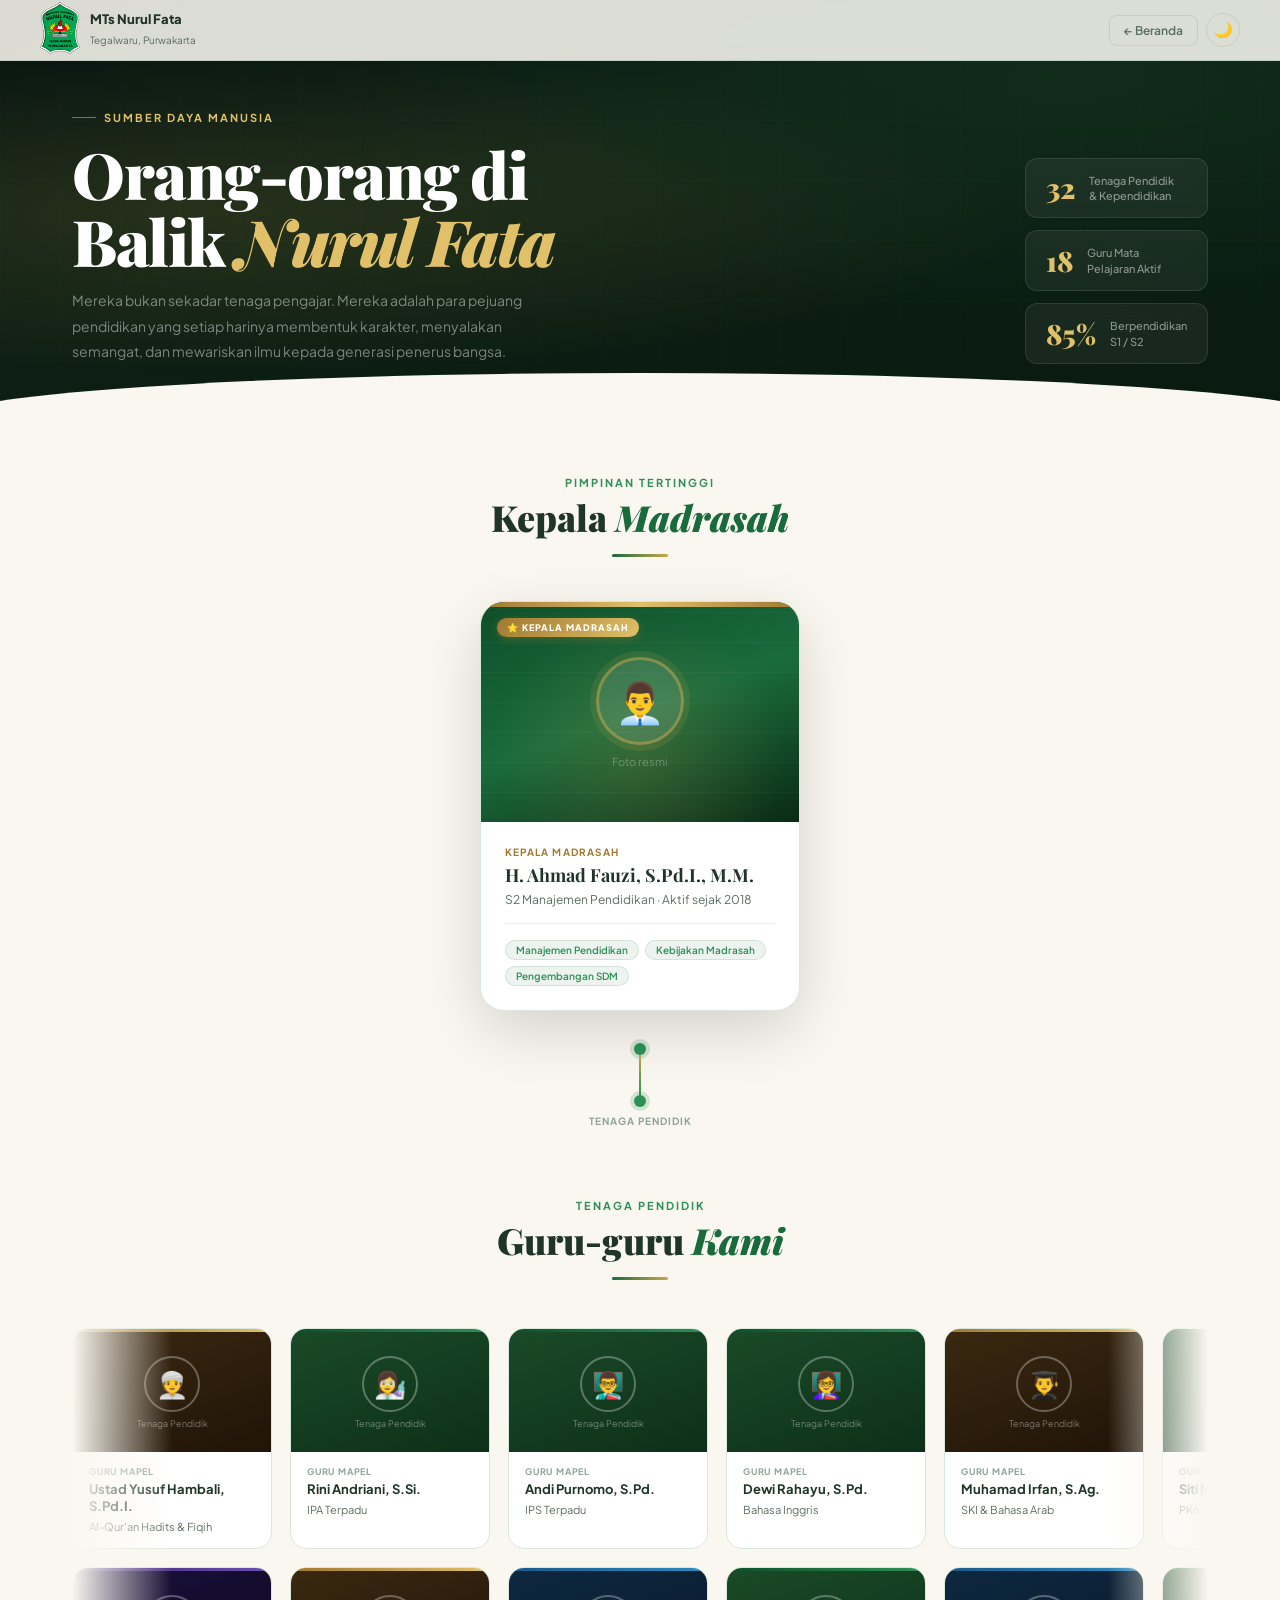
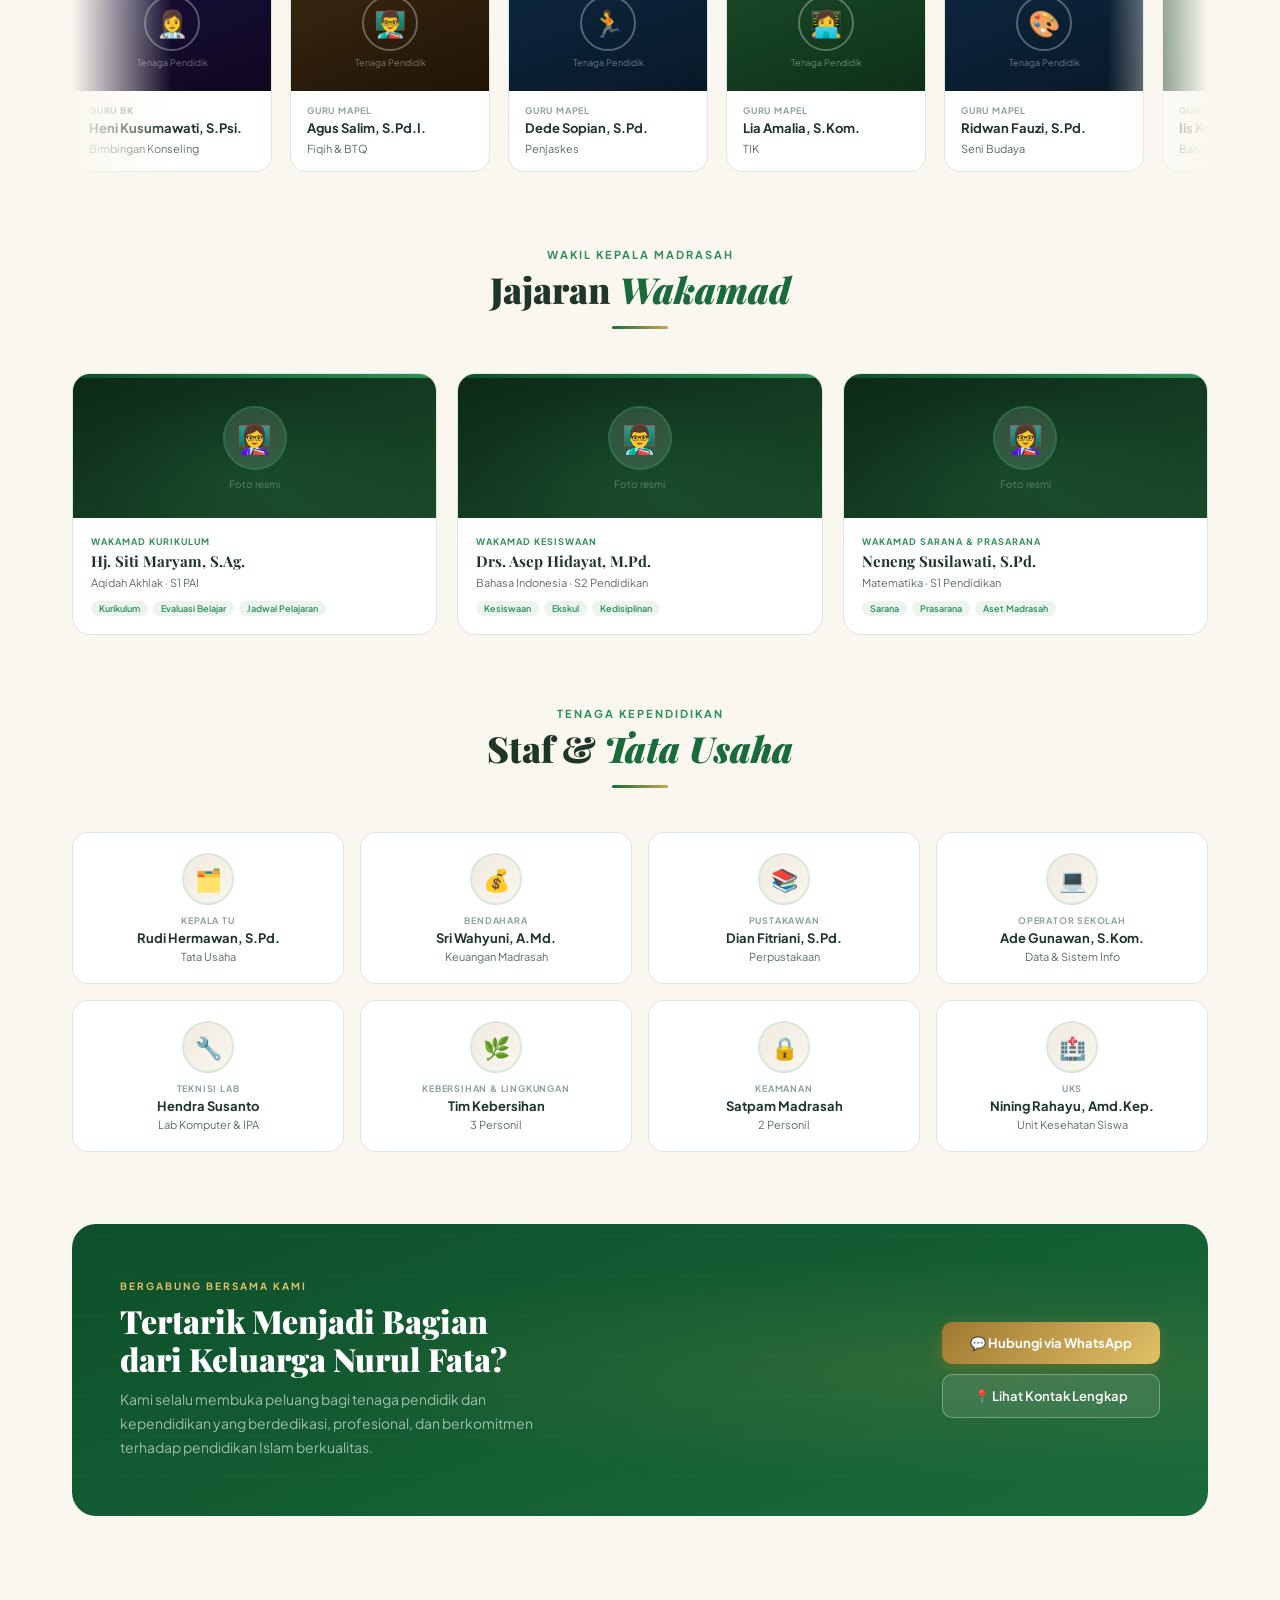
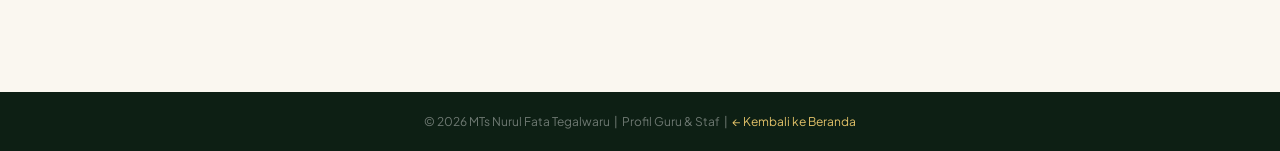
==== guru-nurul-fata.html @ b73f5279 "Add files via upload" ====
<!DOCTYPE html>
<html lang="id">
<head>
<meta charset="UTF-8"/>
<meta name="viewport" content="width=device-width, initial-scale=1.0"/>
<title>Guru & Staf — MTs Nurul Fata Tegalwaru</title>
<link href="https://fonts.googleapis.com/css2?family=Amiri:ital,wght@0,400;0,700;1,400&family=Playfair+Display:ital,wght@0,400;0,700;0,900;1,400&family=Plus+Jakarta+Sans:wght@300;400;500;600;700;800&display=swap" rel="stylesheet"/>
<style>
:root{
  --hijau-tua:#0d4f2a;--hijau:#1a6b3c;--hijau-muda:#2d9156;--hijau-terang:#3db870;
  --emas-tua:#a07830;--emas:#c8a84b;--emas-muda:#e0c068;
  --krem:#faf7f0;--krem-gelap:#f0ebe0;--putih:#ffffff;--gelap:#0d1f14;
  --teks:#1e3528;--abu:#5a6e61;--abu-muda:#8fa396;
  --border:rgba(26,107,60,0.12);--border-solid:#d8e8dc;
  --shadow-sm:0 2px 8px rgba(0,0,0,0.06);
  --shadow-md:0 8px 32px rgba(0,0,0,0.10);
  --shadow-lg:0 20px 60px rgba(0,0,0,0.15);
  --radius:14px;--transition:all 0.3s cubic-bezier(0.4,0,0.2,1);
}
[data-theme="dark"]{
  --hijau-tua:#0a3d20;--hijau:#1d7a45;--hijau-muda:#3aaa68;--hijau-terang:#4dcc80;
  --emas-tua:#b8943a;--emas:#d4b050;--emas-muda:#e8cc70;
  --krem:#080d09;--krem-gelap:#0e1a12;--putih:#0a100b;--gelap:#040806;
  --teks:#d4e8da;--abu:#7aaa88;--abu-muda:#4d7a5a;
  --border:rgba(61,184,112,0.11);--border-solid:#1a2e1f;
  --shadow-sm:0 2px 8px rgba(0,0,0,0.4);
  --shadow-md:0 8px 32px rgba(0,0,0,0.55);
  --shadow-lg:0 20px 60px rgba(0,0,0,0.75);
}
*,*::before,*::after{margin:0;padding:0;box-sizing:border-box;}
html{scroll-behavior:smooth;}
body{font-family:'Plus Jakarta Sans',sans-serif;background:var(--krem);color:var(--teks);min-height:100vh;overflow-x:hidden;transition:background .4s,color .4s;}

/* ── HEADER ── */
header{position:fixed;top:0;left:0;right:0;z-index:200;padding:0 32px;background:rgba(250,247,240,0.88);backdrop-filter:blur(20px) saturate(1.8);border-bottom:1px solid var(--border);transition:background .4s;}
[data-theme="dark"] header{background:rgba(8,13,9,0.92);}
.header-inner{max-width:1200px;margin:0 auto;display:flex;align-items:center;justify-content:space-between;height:60px;}
.logo{display:flex;align-items:center;gap:10px;text-decoration:none;}
.logo-icon{width:36px;height:36px;border-radius:9px;background:linear-gradient(135deg,var(--hijau-tua),var(--hijau-muda));display:flex;align-items:center;justify-content:center;font-size:17px;}
.logo-text strong{font-size:13px;font-weight:800;color:var(--teks);display:block;line-height:1.2;}
.logo-text span{font-size:10px;color:var(--abu);}
.header-right{display:flex;align-items:center;gap:8px;}
.btn-back{display:flex;align-items:center;gap:5px;padding:7px 14px;border-radius:8px;font-size:12px;font-weight:600;color:var(--abu);background:transparent;border:1.5px solid var(--border);cursor:pointer;text-decoration:none;transition:var(--transition);font-family:inherit;}
.btn-back:hover{color:var(--hijau);border-color:var(--hijau-muda);}
#darkToggle{width:34px;height:34px;border-radius:50%;border:1.5px solid var(--border);background:transparent;color:var(--teks);font-size:15px;cursor:pointer;display:flex;align-items:center;justify-content:center;transition:var(--transition);}
#darkToggle:hover{background:rgba(26,107,60,0.08);transform:rotate(20deg);}

/* ── HERO ── */
.hero{
  padding-top:60px;
  min-height:420px;
  background:var(--gelap);
  position:relative;overflow:hidden;
  display:flex;align-items:flex-end;
}
/* Animated grain texture */
.hero::before{
  content:'';position:absolute;inset:0;z-index:0;
  background-image:url("data:image/svg+xml,%3Csvg viewBox='0 0 512 512' xmlns='http://www.w3.org/2000/svg'%3E%3Cfilter id='n'%3E%3CfeTurbulence type='fractalNoise' baseFrequency='0.65' numOctaves='3' stitchTiles='stitch'/%3E%3C/filter%3E%3Crect width='100%25' height='100%25' filter='url(%23n)' opacity='0.08'/%3E%3C/svg%3E");
  opacity:.6;
}
/* Gradient layers */
.hero-gradient{
  position:absolute;inset:0;z-index:1;
  background:
    radial-gradient(ellipse at 15% 50%,rgba(200,168,75,0.14) 0%,transparent 55%),
    radial-gradient(ellipse at 85% 20%,rgba(45,145,86,0.12) 0%,transparent 50%),
    linear-gradient(160deg,#071410 0%,#0d1f14 40%,#091a10 100%);
}
/* Grid lines decoration */
.hero-grid{
  position:absolute;inset:0;z-index:2;
  background-image:
    linear-gradient(rgba(45,145,86,0.06) 1px,transparent 1px),
    linear-gradient(90deg,rgba(45,145,86,0.06) 1px,transparent 1px);
  background-size:60px 60px;
  mask-image:linear-gradient(to bottom,transparent,rgba(0,0,0,.6) 30%,rgba(0,0,0,.6) 70%,transparent);
}
.hero-content{
  position:relative;z-index:3;
  width:100%;max-width:1200px;margin:0 auto;
  padding:0 32px 56px;
  display:flex;align-items:flex-end;justify-content:space-between;gap:40px;
}
.hero-left{}
.hero-eyebrow{
  display:inline-flex;align-items:center;gap:8px;
  font-size:11px;font-weight:700;letter-spacing:2px;text-transform:uppercase;
  color:var(--emas-muda);margin-bottom:16px;
}
.hero-eyebrow::before{content:'';width:24px;height:1px;background:var(--emas);opacity:.6;}
.hero h1{
  font-family:'Playfair Display',serif;
  font-size:clamp(36px,5vw,64px);
  font-weight:900;color:#fff;
  line-height:1.05;letter-spacing:-1.5px;
  margin-bottom:14px;
}
.hero h1 em{color:var(--emas-muda);font-style:italic;}
.hero-desc{font-size:14px;color:rgba(255,255,255,.45);line-height:1.8;max-width:480px;}
.hero-right{flex-shrink:0;}
.hero-stats{display:flex;flex-direction:column;gap:12px;}
.hs-item{
  background:rgba(255,255,255,.06);
  border:1px solid rgba(255,255,255,.1);
  backdrop-filter:blur(8px);
  border-radius:12px;padding:14px 20px;
  display:flex;align-items:center;gap:14px;
  min-width:180px;transition:var(--transition);
}
.hs-item:hover{background:rgba(255,255,255,.1);border-color:rgba(200,168,75,.3);}
.hs-num{font-family:'Playfair Display',serif;font-size:28px;font-weight:900;color:var(--emas-muda);line-height:1;}
.hs-label{font-size:11px;color:rgba(255,255,255,.5);font-weight:500;line-height:1.4;}
/* Bottom curve */
.hero-curve{
  position:absolute;bottom:-1px;left:0;right:0;height:48px;z-index:4;
  background:var(--krem);
  clip-path:ellipse(55% 100% at 50% 100%);
}
[data-theme="dark"] .hero-curve{background:var(--krem);}

/* ── MAIN ── */
.main{max-width:1200px;margin:0 auto;padding:56px 32px 96px;}

/* ── KEPALA SEKOLAH ── */
.kepala-section{margin-bottom:72px;}
.sec-header{text-align:center;margin-bottom:44px;}
.sec-label{font-size:11px;font-weight:700;letter-spacing:2px;text-transform:uppercase;color:var(--hijau-muda);margin-bottom:8px;}
.sec-title{font-family:'Playfair Display',serif;font-size:clamp(24px,3vw,36px);font-weight:900;color:var(--teks);line-height:1.15;margin-bottom:4px;}
.sec-title em{color:var(--hijau);font-style:italic;}
.sec-divider{width:56px;height:3px;border-radius:2px;background:linear-gradient(90deg,var(--hijau),var(--emas));margin:16px auto 0;}

/* Kepala card */
.kepala-card-wrap{display:flex;justify-content:center;}
.kepala-card{
  position:relative;
  background:var(--putih);
  border:1px solid var(--border-solid);
  border-radius:24px;
  overflow:hidden;
  width:320px;
  box-shadow:var(--shadow-lg);
  transition:var(--transition);
}
[data-theme="dark"] .kepala-card{background:#0a100b;}
.kepala-card:hover{transform:translateY(-8px);box-shadow:0 32px 80px rgba(0,0,0,.2);}
/* Top accent bar */
.kepala-card::before{
  content:'';position:absolute;top:0;left:0;right:0;height:5px;
  background:linear-gradient(90deg,var(--emas-tua),var(--emas-muda),var(--emas-tua));
  z-index:2;
}
.kepala-photo{
  height:220px;
  background:linear-gradient(160deg,#0d4f2a,#1a6b3c,#0a2a14);
  display:flex;flex-direction:column;align-items:center;justify-content:center;
  gap:10px;position:relative;overflow:hidden;
}
.kepala-photo::before{
  content:'';position:absolute;inset:0;
  background:radial-gradient(ellipse at 50% 70%,rgba(200,168,75,.18),transparent 65%);
}
.kepala-photo::after{
  content:'';position:absolute;inset:0;
  background-image:repeating-linear-gradient(0deg,transparent,transparent 29px,rgba(255,255,255,.03) 29px,rgba(255,255,255,.03) 30px);
}
.kp-avatar{
  width:88px;height:88px;border-radius:50%;
  background:rgba(255,255,255,.12);
  border:3px solid rgba(200,168,75,.5);
  display:flex;align-items:center;justify-content:center;
  font-size:40px;position:relative;z-index:1;
  box-shadow:0 0 0 6px rgba(200,168,75,.12);
}
.kp-placeholder{font-size:11px;color:rgba(255,255,255,.3);position:relative;z-index:1;}
/* Badge */
.kepala-badge{
  position:absolute;top:16px;left:16px;z-index:3;
  background:linear-gradient(135deg,var(--emas-tua),var(--emas-muda));
  color:#fff;font-size:9px;font-weight:900;letter-spacing:1px;text-transform:uppercase;
  padding:4px 10px;border-radius:100px;
  box-shadow:0 2px 8px rgba(160,120,48,.4);
}
.kepala-body{padding:24px;}
.kb-jabatan{
  font-size:10px;font-weight:700;letter-spacing:1.2px;text-transform:uppercase;
  color:var(--emas-tua);margin-bottom:6px;
}
.kb-nama{
  font-family:'Playfair Display',serif;
  font-size:18px;font-weight:700;color:var(--teks);
  line-height:1.3;margin-bottom:4px;
}
.kb-pendidikan{font-size:12px;color:var(--abu);margin-bottom:16px;}
.kb-divider{height:1px;background:var(--border);margin-bottom:16px;}
.kb-tags{display:flex;flex-wrap:wrap;gap:6px;}
.kb-tag{
  font-size:10px;font-weight:600;padding:3px 10px;border-radius:100px;
  background:rgba(26,107,60,.08);color:var(--hijau-muda);
  border:1px solid rgba(26,107,60,.12);
}
/* Connector line to carousel */
.kepala-connector{
  display:flex;flex-direction:column;align-items:center;gap:0;
  margin:32px 0;
}
.kc-line{width:2px;height:40px;background:linear-gradient(to bottom,var(--emas),var(--hijau-muda));}
.kc-node{
  width:12px;height:12px;border-radius:50%;
  background:var(--hijau-muda);
  box-shadow:0 0 0 4px rgba(45,145,86,.2);
}
.kc-label{font-size:10px;font-weight:700;letter-spacing:1px;text-transform:uppercase;color:var(--abu-muda);margin-top:8px;}

/* ── CAROUSEL SECTION ── */
.carousel-section{margin-bottom:72px;}
.carousel-wrap{
  position:relative;overflow:hidden;
  display:flex;flex-direction:column;gap:18px;
  padding:4px 0;
}
/* Fade masks */
.carousel-wrap::before,.carousel-wrap::after{
  content:'';position:absolute;top:0;bottom:0;width:100px;z-index:3;pointer-events:none;
}
.carousel-wrap::before{left:0;background:linear-gradient(to right,var(--krem) 0%,transparent 100%);}
.carousel-wrap::after{right:0;background:linear-gradient(to left,var(--krem) 0%,transparent 100%);}

.carousel-track{
  display:flex;gap:18px;width:max-content;
}
.carousel-track.right{animation:scrollRight 40s linear infinite;}
.carousel-track.left {animation:scrollLeft  40s linear infinite;}
.carousel-track:hover{animation-play-state:paused;}

@keyframes scrollRight{from{transform:translateX(-50%)}to{transform:translateX(0)}}
@keyframes scrollLeft {from{transform:translateX(0)}to{transform:translateX(-50%)}}

/* Guru card */
.guru-card{
  width:200px;flex-shrink:0;
  background:var(--putih);
  border:1px solid var(--border-solid);
  border-radius:16px;overflow:hidden;
  transition:var(--transition);
  cursor:pointer;
  position:relative;
}
[data-theme="dark"] .guru-card{background:#0a100b;}
.guru-card:hover{transform:translateY(-6px) scale(1.02);box-shadow:var(--shadow-lg);z-index:2;border-color:var(--hijau-muda);}
/* Category color strip */
.guru-card-strip{height:3px;width:100%;}
.strip-akademik {background:linear-gradient(90deg,var(--hijau-tua),var(--hijau-muda));}
.strip-keagamaan{background:linear-gradient(90deg,var(--emas-tua),var(--emas-muda));}
.strip-ekskul   {background:linear-gradient(90deg,#1a5a8a,#2d8abf);}
.strip-admin    {background:linear-gradient(90deg,#5a4028,#8a6840);}
.strip-bk       {background:linear-gradient(90deg,#3a2870,#6a50b0);}
.guru-photo{
  height:120px;
  display:flex;flex-direction:column;align-items:center;justify-content:center;
  gap:6px;position:relative;overflow:hidden;
}
.guru-photo .gp-avatar{
  width:56px;height:56px;border-radius:50%;
  display:flex;align-items:center;justify-content:center;
  font-size:26px;
  border:2px solid rgba(255,255,255,.3);
  position:relative;z-index:1;
}
.guru-photo .gp-label{font-size:9px;color:rgba(255,255,255,.4);position:relative;z-index:1;}
/* photo bg per category */
.gc-akademik  .guru-photo{background:linear-gradient(160deg,#1a4a28,#0d3018);}
.gc-keagamaan .guru-photo{background:linear-gradient(160deg,#3a2810,#201408);}
.gc-ekskul    .guru-photo{background:linear-gradient(160deg,#0e2840,#081828);}
.gc-admin     .guru-photo{background:linear-gradient(160deg,#281a08,#180e04);}
.gc-bk        .guru-photo{background:linear-gradient(160deg,#18103a,#100820);}
.guru-body{padding:14px 16px;}
.gb-jabatan{font-size:9px;font-weight:700;letter-spacing:.8px;text-transform:uppercase;color:var(--abu-muda);margin-bottom:4px;}
.gb-nama{font-size:13px;font-weight:700;color:var(--teks);line-height:1.3;margin-bottom:4px;}
.gb-mapel{font-size:11px;color:var(--abu);line-height:1.4;}
/* hover detail */
.guru-card-hover{
  position:absolute;inset:0;z-index:5;
  background:linear-gradient(to top,rgba(13,79,42,.95) 0%,rgba(13,79,42,.7) 60%,rgba(13,79,42,.3) 100%);
  opacity:0;transition:opacity .3s;
  display:flex;flex-direction:column;justify-content:flex-end;padding:16px;
}
.guru-card:hover .guru-card-hover{opacity:1;}
.gch-nama{font-size:13px;font-weight:800;color:#fff;line-height:1.3;margin-bottom:3px;}
.gch-mapel{font-size:11px;color:var(--emas-muda);margin-bottom:8px;}
.gch-detail{font-size:10px;color:rgba(255,255,255,.6);line-height:1.5;}

/* ── WAKAMAD SECTION ── */
.wakamad-section{margin-bottom:72px;}
.wakamad-grid{display:grid;grid-template-columns:repeat(3,1fr);gap:20px;}
.wakamad-card{
  background:var(--putih);border:1px solid var(--border-solid);
  border-radius:18px;overflow:hidden;transition:var(--transition);cursor:pointer;
}
[data-theme="dark"] .wakamad-card{background:#0a100b;}
.wakamad-card:hover{transform:translateY(-5px);box-shadow:var(--shadow-md);}
.wakamad-card::before{content:'';display:block;height:4px;background:linear-gradient(90deg,var(--hijau-tua),var(--hijau-muda));}
.wc-photo{
  height:140px;
  background:linear-gradient(160deg,#0d2a18,#1a4a2a);
  display:flex;flex-direction:column;align-items:center;justify-content:center;gap:8px;
  position:relative;overflow:hidden;
}
.wc-photo::before{content:'';position:absolute;inset:0;background:radial-gradient(ellipse at 50% 70%,rgba(45,145,86,.15),transparent 65%);}
.wc-avatar{width:64px;height:64px;border-radius:50%;background:rgba(255,255,255,.12);border:2px solid rgba(45,145,86,.4);display:flex;align-items:center;justify-content:center;font-size:28px;position:relative;z-index:1;}
.wc-placeholder{font-size:10px;color:rgba(255,255,255,.3);position:relative;z-index:1;}
.wc-body{padding:18px;}
.wc-jabatan{font-size:9px;font-weight:700;letter-spacing:1px;text-transform:uppercase;color:var(--hijau-muda);margin-bottom:5px;}
.wc-nama{font-family:'Playfair Display',serif;font-size:15px;font-weight:700;color:var(--teks);line-height:1.3;margin-bottom:4px;}
.wc-mapel{font-size:11px;color:var(--abu);margin-bottom:12px;}
.wc-tags{display:flex;flex-wrap:wrap;gap:5px;}
.wc-tag{font-size:9px;font-weight:600;padding:2px 8px;border-radius:100px;background:rgba(26,107,60,.08);color:var(--hijau-muda);}

/* ── STAF SECTION ── */
.staf-section{margin-bottom:72px;}
.staf-grid{display:grid;grid-template-columns:repeat(4,1fr);gap:16px;}
.staf-card{
  background:var(--putih);border:1px solid var(--border-solid);
  border-radius:14px;padding:20px 18px;
  display:flex;flex-direction:column;align-items:center;text-align:center;
  transition:var(--transition);cursor:pointer;
}
[data-theme="dark"] .staf-card{background:#0a100b;}
.staf-card:hover{transform:translateY(-4px);box-shadow:var(--shadow-md);border-color:var(--border);}
.staf-avatar{
  width:52px;height:52px;border-radius:50%;
  background:linear-gradient(135deg,var(--krem-gelap),var(--krem));
  border:2px solid var(--border-solid);
  display:flex;align-items:center;justify-content:center;
  font-size:22px;margin-bottom:10px;transition:var(--transition);
}
[data-theme="dark"] .staf-avatar{background:linear-gradient(135deg,#172010,#111c15);}
.staf-card:hover .staf-avatar{border-color:var(--hijau-muda);box-shadow:0 0 0 4px rgba(45,145,86,.12);}
.staf-jabatan{font-size:9px;font-weight:700;letter-spacing:.8px;text-transform:uppercase;color:var(--abu-muda);margin-bottom:4px;}
.staf-nama{font-size:13px;font-weight:700;color:var(--teks);line-height:1.3;margin-bottom:3px;}
.staf-unit{font-size:11px;color:var(--abu);}

/* ── CTA BOTTOM ── */
.cta-section{
  background:linear-gradient(160deg,var(--hijau-tua),var(--hijau));
  border-radius:24px;padding:56px 48px;
  display:flex;align-items:center;justify-content:space-between;gap:32px;
  position:relative;overflow:hidden;
}
.cta-section::before{
  content:'';position:absolute;inset:0;
  background:radial-gradient(ellipse at 80% 50%,rgba(200,168,75,.14),transparent 55%);
}
.cta-section::after{
  content:'';position:absolute;inset:0;
  background-image:repeating-linear-gradient(0deg,transparent,transparent 39px,rgba(255,255,255,.025) 39px,rgba(255,255,255,.025) 40px);
}
.cta-left{position:relative;z-index:1;}
.cta-eyebrow{font-size:10px;font-weight:700;letter-spacing:2px;text-transform:uppercase;color:var(--emas-muda);margin-bottom:10px;}
.cta-title{font-family:'Playfair Display',serif;font-size:clamp(22px,3vw,32px);font-weight:900;color:#fff;line-height:1.2;margin-bottom:10px;}
.cta-desc{font-size:14px;color:rgba(255,255,255,.6);line-height:1.7;max-width:420px;}
.cta-right{position:relative;z-index:1;display:flex;flex-direction:column;gap:10px;flex-shrink:0;}
.cta-btn-primary{
  padding:13px 28px;border-radius:10px;border:none;
  background:linear-gradient(135deg,var(--emas-tua),var(--emas-muda));
  color:#fff;font-size:13px;font-weight:700;cursor:pointer;
  transition:var(--transition);font-family:inherit;
  box-shadow:0 4px 16px rgba(160,120,48,.4);white-space:nowrap;
}
.cta-btn-primary:hover{transform:translateY(-2px);box-shadow:0 6px 24px rgba(160,120,48,.55);}
.cta-btn-secondary{
  padding:13px 28px;border-radius:10px;
  border:1.5px solid rgba(255,255,255,.3);
  background:rgba(255,255,255,.1);backdrop-filter:blur(6px);
  color:#fff;font-size:13px;font-weight:600;cursor:pointer;
  transition:var(--transition);font-family:inherit;text-decoration:none;
  display:flex;align-items:center;justify-content:center;gap:6px;
}
.cta-btn-secondary:hover{background:rgba(255,255,255,.18);}

/* ── FOOTER ── */
footer{background:var(--gelap);color:rgba(255,255,255,.4);text-align:center;padding:22px;font-size:12px;margin-top:80px;}
footer a{color:var(--emas-muda);text-decoration:none;}

/* ── RESPONSIVE ── */
@media(max-width:1024px){.wakamad-grid{grid-template-columns:repeat(2,1fr);}.staf-grid{grid-template-columns:repeat(3,1fr);}}
@media(max-width:768px){
  .main{padding:40px 16px 72px;}
  .hero-content{flex-direction:column;padding:0 16px 48px;}
  .hero-right{display:none;}
  .hero h1{letter-spacing:-.5px;}
  .wakamad-grid{grid-template-columns:1fr 1fr;}
  .staf-grid{grid-template-columns:1fr 1fr;}
  .cta-section{flex-direction:column;padding:36px 24px;}
  .carousel-wrap::before,.carousel-wrap::after{width:48px;}
}
@media(max-width:480px){
  .wakamad-grid,.staf-grid{grid-template-columns:1fr;}
  .kepala-card{width:100%;max-width:320px;}
}
</style>
</head>
<body>

<!-- HEADER -->
<header>
  <div class="header-inner">
    <a href="index.html" class="logo">
      <div class="">
        <img src="Logo-nf.png" width="40">
      </div>
      <div class="logo-text">
        <strong>MTs Nurul Fata</strong>
        <span>Tegalwaru, Purwakarta</span>
      </div>
    </a>
    <div class="header-right">
      <a href="index.html" class="btn-back">← Beranda</a>
      <button id="darkToggle" onclick="toggleDark()">🌙</button>
    </div>
  </div>
</header>

<!-- HERO -->
<section class="hero">
  <div class="hero-gradient"></div>
  <div class="hero-grid"></div>
  <div class="hero-content">
    <div class="hero-left">
      <div class="hero-eyebrow">Sumber Daya Manusia</div>
      <h1>Orang-orang di<br>Balik <em>Nurul Fata</em></h1>
      <p class="hero-desc">Mereka bukan sekadar tenaga pengajar. Mereka adalah para pejuang pendidikan yang setiap harinya membentuk karakter, menyalakan semangat, dan mewariskan ilmu kepada generasi penerus bangsa.</p>
    </div>
    <div class="hero-right">
      <div class="hero-stats">
        <div class="hs-item">
          <div class="hs-num">32</div>
          <div class="hs-label">Tenaga Pendidik<br>& Kependidikan</div>
        </div>
        <div class="hs-item">
          <div class="hs-num">18</div>
          <div class="hs-label">Guru Mata<br>Pelajaran Aktif</div>
        </div>
        <div class="hs-item">
          <div class="hs-num">85%</div>
          <div class="hs-label">Berpendidikan<br>S1 / S2</div>
        </div>
      </div>
    </div>
  </div>
  <div class="hero-curve"></div>
</section>

<!-- MAIN -->
<main class="main">

  <!-- KEPALA SEKOLAH -->
  <section class="kepala-section">
    <div class="sec-header">
      <div class="sec-label">Pimpinan Tertinggi</div>
      <div class="sec-title">Kepala <em>Madrasah</em></div>
      <div class="sec-divider"></div>
    </div>
    <div class="kepala-card-wrap">
      <div class="kepala-card">
        <span class="kepala-badge">⭐ Kepala Madrasah</span>
        <div class="kepala-photo">
          <div class="kp-avatar">👨‍💼</div>
          <div class="kp-placeholder">Foto resmi</div>
        </div>
        <div class="kepala-body">
          <div class="kb-jabatan">Kepala Madrasah</div>
          <div class="kb-nama">H. Ahmad Fauzi, S.Pd.I., M.M.</div>
          <div class="kb-pendidikan">S2 Manajemen Pendidikan · Aktif sejak 2018</div>
          <div class="kb-divider"></div>
          <div class="kb-tags">
            <span class="kb-tag">Manajemen Pendidikan</span>
            <span class="kb-tag">Kebijakan Madrasah</span>
            <span class="kb-tag">Pengembangan SDM</span>
          </div>
        </div>
      </div>
    </div>
    <div class="kepala-connector">
      <div class="kc-node"></div>
      <div class="kc-line"></div>
      <div class="kc-node"></div>
      <div class="kc-label">Tenaga Pendidik</div>
    </div>
  </section>

  <!-- CAROUSEL GURU -->
  <section class="carousel-section">
    <div class="sec-header">
      <div class="sec-label">Tenaga Pendidik</div>
      <div class="sec-title">Guru-guru <em>Kami</em></div>
      <div class="sec-divider"></div>
    </div>

    <div class="carousel-wrap">

      <!-- Baris 1: berjalan ke kanan -->
      <div class="carousel-track right" id="track1"></div>

      <!-- Baris 2: berjalan ke kiri -->
      <div class="carousel-track left" id="track2"></div>

    </div>
  </section>

  <!-- WAKAMAD -->
  <section class="wakamad-section">
    <div class="sec-header">
      <div class="sec-label">Wakil Kepala Madrasah</div>
      <div class="sec-title">Jajaran <em>Wakamad</em></div>
      <div class="sec-divider"></div>
    </div>
    <div class="wakamad-grid">
      <div class="wakamad-card">
        <div class="wc-photo"><div class="wc-avatar">👩‍🏫</div><div class="wc-placeholder">Foto resmi</div></div>
        <div class="wc-body">
          <div class="wc-jabatan">Wakamad Kurikulum</div>
          <div class="wc-nama">Hj. Siti Maryam, S.Ag.</div>
          <div class="wc-mapel">Aqidah Akhlak · S1 PAI</div>
          <div class="wc-tags"><span class="wc-tag">Kurikulum</span><span class="wc-tag">Evaluasi Belajar</span><span class="wc-tag">Jadwal Pelajaran</span></div>
        </div>
      </div>
      <div class="wakamad-card">
        <div class="wc-photo"><div class="wc-avatar">👨‍🏫</div><div class="wc-placeholder">Foto resmi</div></div>
        <div class="wc-body">
          <div class="wc-jabatan">Wakamad Kesiswaan</div>
          <div class="wc-nama">Drs. Asep Hidayat, M.Pd.</div>
          <div class="wc-mapel">Bahasa Indonesia · S2 Pendidikan</div>
          <div class="wc-tags"><span class="wc-tag">Kesiswaan</span><span class="wc-tag">Ekskul</span><span class="wc-tag">Kedisiplinan</span></div>
        </div>
      </div>
      <div class="wakamad-card">
        <div class="wc-photo"><div class="wc-avatar">👩‍🏫</div><div class="wc-placeholder">Foto resmi</div></div>
        <div class="wc-body">
          <div class="wc-jabatan">Wakamad Sarana & Prasarana</div>
          <div class="wc-nama">Neneng Susilawati, S.Pd.</div>
          <div class="wc-mapel">Matematika · S1 Pendidikan</div>
          <div class="wc-tags"><span class="wc-tag">Sarana</span><span class="wc-tag">Prasarana</span><span class="wc-tag">Aset Madrasah</span></div>
        </div>
      </div>
    </div>
  </section>

  <!-- STAF -->
  <section class="staf-section">
    <div class="sec-header">
      <div class="sec-label">Tenaga Kependidikan</div>
      <div class="sec-title">Staf & <em>Tata Usaha</em></div>
      <div class="sec-divider"></div>
    </div>
    <div class="staf-grid">
      <div class="staf-card"><div class="staf-avatar">🗂️</div><div class="staf-jabatan">Kepala TU</div><div class="staf-nama">Rudi Hermawan, S.Pd.</div><div class="staf-unit">Tata Usaha</div></div>
      <div class="staf-card"><div class="staf-avatar">💰</div><div class="staf-jabatan">Bendahara</div><div class="staf-nama">Sri Wahyuni, A.Md.</div><div class="staf-unit">Keuangan Madrasah</div></div>
      <div class="staf-card"><div class="staf-avatar">📚</div><div class="staf-jabatan">Pustakawan</div><div class="staf-nama">Dian Fitriani, S.Pd.</div><div class="staf-unit">Perpustakaan</div></div>
      <div class="staf-card"><div class="staf-avatar">💻</div><div class="staf-jabatan">Operator Sekolah</div><div class="staf-nama">Ade Gunawan, S.Kom.</div><div class="staf-unit">Data & Sistem Info</div></div>
      <div class="staf-card"><div class="staf-avatar">🔧</div><div class="staf-jabatan">Teknisi Lab</div><div class="staf-nama">Hendra Susanto</div><div class="staf-unit">Lab Komputer & IPA</div></div>
      <div class="staf-card"><div class="staf-avatar">🌿</div><div class="staf-jabatan">Kebersihan & Lingkungan</div><div class="staf-nama">Tim Kebersihan</div><div class="staf-unit">3 Personil</div></div>
      <div class="staf-card"><div class="staf-avatar">🔒</div><div class="staf-jabatan">Keamanan</div><div class="staf-nama">Satpam Madrasah</div><div class="staf-unit">2 Personil</div></div>
      <div class="staf-card"><div class="staf-avatar">🏥</div><div class="staf-jabatan">UKS</div><div class="staf-nama">Nining Rahayu, Amd.Kep.</div><div class="staf-unit">Unit Kesehatan Siswa</div></div>
    </div>
  </section>

  <!-- CTA -->
  <div class="cta-section">
    <div class="cta-left">
      <div class="cta-eyebrow">Bergabung Bersama Kami</div>
      <div class="cta-title">Tertarik Menjadi Bagian<br>dari Keluarga Nurul Fata?</div>
      <div class="cta-desc">Kami selalu membuka peluang bagi tenaga pendidik dan kependidikan yang berdedikasi, profesional, dan berkomitmen terhadap pendidikan Islam berkualitas.</div>
    </div>
    <div class="cta-right">
      <button class="cta-btn-primary" onclick="window.open('https://wa.me/6281234567890?text=Assalamualaikum%2C+saya+ingin+bertanya+tentang+lowongan+tenaga+pendidik+di+MTs+Nurul+Fata.','_blank')">💬 Hubungi via WhatsApp</button>
      <a href="index.html#kontak" class="cta-btn-secondary">📍 Lihat Kontak Lengkap</a>
    </div>
  </div>

</main>

<footer>
  <p>© 2026 MTs Nurul Fata Tegalwaru &nbsp;|&nbsp; Profil Guru & Staf &nbsp;|&nbsp; <a href="index.html">← Kembali ke Beranda</a></p>
</footer>

<script>
/* DARK MODE */
function toggleDark(){
  const d=document.documentElement.getAttribute('data-theme')==='dark';
  document.documentElement.setAttribute('data-theme',d?'light':'dark');
  document.getElementById('darkToggle').textContent=d?'🌙':'☀️';
  localStorage.setItem('nf-theme',d?'light':'dark');
}
(function(){
  if(localStorage.getItem('nf-theme')==='dark'){
    document.documentElement.setAttribute('data-theme','dark');
    document.getElementById('darkToggle').textContent='☀️';
  }
})();

/* GURU DATA */
const guruRow1=[
  {nama:'Ustad Yusuf Hambali, S.Pd.I.',jabatan:'Guru Mapel',mapel:'Al-Qur\'an Hadits & Fiqih',cat:'keagamaan',avatar:'👳',tahun:'2012',pendidikan:'S1 PAI'},
  {nama:'Rini Andriani, S.Si.',jabatan:'Guru Mapel',mapel:'IPA Terpadu',cat:'akademik',avatar:'👩‍🔬',tahun:'2015',pendidikan:'S1 Biologi'},
  {nama:'Andi Purnomo, S.Pd.',jabatan:'Guru Mapel',mapel:'IPS Terpadu',cat:'akademik',avatar:'👨‍🏫',tahun:'2014',pendidikan:'S1 IPS'},
  {nama:'Dewi Rahayu, S.Pd.',jabatan:'Guru Mapel',mapel:'Bahasa Inggris',cat:'akademik',avatar:'👩‍🏫',tahun:'2016',pendidikan:'S1 Bahasa Inggris'},
  {nama:'Muhamad Irfan, S.Ag.',jabatan:'Guru Mapel',mapel:'SKI & Bahasa Arab',cat:'keagamaan',avatar:'👨‍🎓',tahun:'2013',pendidikan:'S1 Bahasa Arab'},
  {nama:'Siti Nurhaliza, S.Pd.',jabatan:'Guru Mapel',mapel:'PKn',cat:'akademik',avatar:'👩‍💼',tahun:'2017',pendidikan:'S1 PKn'},
  {nama:'Rahmat Hidayat, S.Pd.',jabatan:'Guru Mapel',mapel:'Matematika',cat:'akademik',avatar:'👨‍🏫',tahun:'2011',pendidikan:'S1 Matematika'},
  {nama:'Neng Tuti Alawiyah, S.Ag.',jabatan:'Guru Mapel',mapel:'Bahasa Arab',cat:'keagamaan',avatar:'👩‍🎓',tahun:'2018',pendidikan:'S1 Bahasa Arab'},
];
const guruRow2=[
  {nama:'Heni Kusumawati, S.Psi.',jabatan:'Guru BK',mapel:'Bimbingan Konseling',cat:'bk',avatar:'👩‍⚕️',tahun:'2016',pendidikan:'S1 Psikologi'},
  {nama:'Agus Salim, S.Pd.I.',jabatan:'Guru Mapel',mapel:'Fiqih & BTQ',cat:'keagamaan',avatar:'👨‍🏫',tahun:'2014',pendidikan:'S1 PAI'},
  {nama:'Dede Sopian, S.Pd.',jabatan:'Guru Mapel',mapel:'Penjaskes',cat:'ekskul',avatar:'🏃',tahun:'2013',pendidikan:'S1 Penjaskes'},
  {nama:'Lia Amalia, S.Kom.',jabatan:'Guru Mapel',mapel:'TIK',cat:'akademik',avatar:'👩‍💻',tahun:'2019',pendidikan:'S1 Komputer'},
  {nama:'Ridwan Fauzi, S.Pd.',jabatan:'Guru Mapel',mapel:'Seni Budaya',cat:'ekskul',avatar:'🎨',tahun:'2015',pendidikan:'S1 Seni'},
  {nama:'Iis Komariah, S.Pd.',jabatan:'Guru Mapel',mapel:'Bahasa Indonesia',cat:'akademik',avatar:'👩‍🏫',tahun:'2012',pendidikan:'S1 Bahasa Indonesia'},
  {nama:'Ujang Rohendi, S.Pd.I.',jabatan:'Guru Mapel',mapel:'Aqidah Akhlak',cat:'keagamaan',avatar:'👨‍🕌',tahun:'2010',pendidikan:'S1 PAI'},
  {nama:'Fitri Handayani, S.Pd.',jabatan:'Guru Mapel',mapel:'IPA Terpadu',cat:'akademik',avatar:'👩‍🔬',tahun:'2020',pendidikan:'S1 IPA'},
];

function buildCard(g){
  return `<div class="guru-card gc-${g.cat}">
    <div class="guru-card-strip strip-${g.cat}"></div>
    <div class="guru-photo">
      <div class="gp-avatar">${g.avatar}</div>
      <div class="gp-label">Tenaga Pendidik</div>
    </div>
    <div class="guru-body">
      <div class="gb-jabatan">${g.jabatan}</div>
      <div class="gb-nama">${g.nama}</div>
      <div class="gb-mapel">${g.mapel}</div>
    </div>
    <div class="guru-card-hover">
      <div class="gch-nama">${g.nama}</div>
      <div class="gch-mapel">${g.mapel}</div>
      <div class="gch-detail">${g.pendidikan} · Bergabung ${g.tahun}</div>
    </div>
  </div>`;
}

/* Build tracks — duplicate for seamless loop */
const t1=document.getElementById('track1');
const t2=document.getElementById('track2');
const cards1=[...guruRow1,...guruRow1].map(buildCard).join('');
const cards2=[...guruRow2,...guruRow2].map(buildCard).join('');
t1.innerHTML=cards1;
t2.innerHTML=cards2;
</script>
</body>
</html>
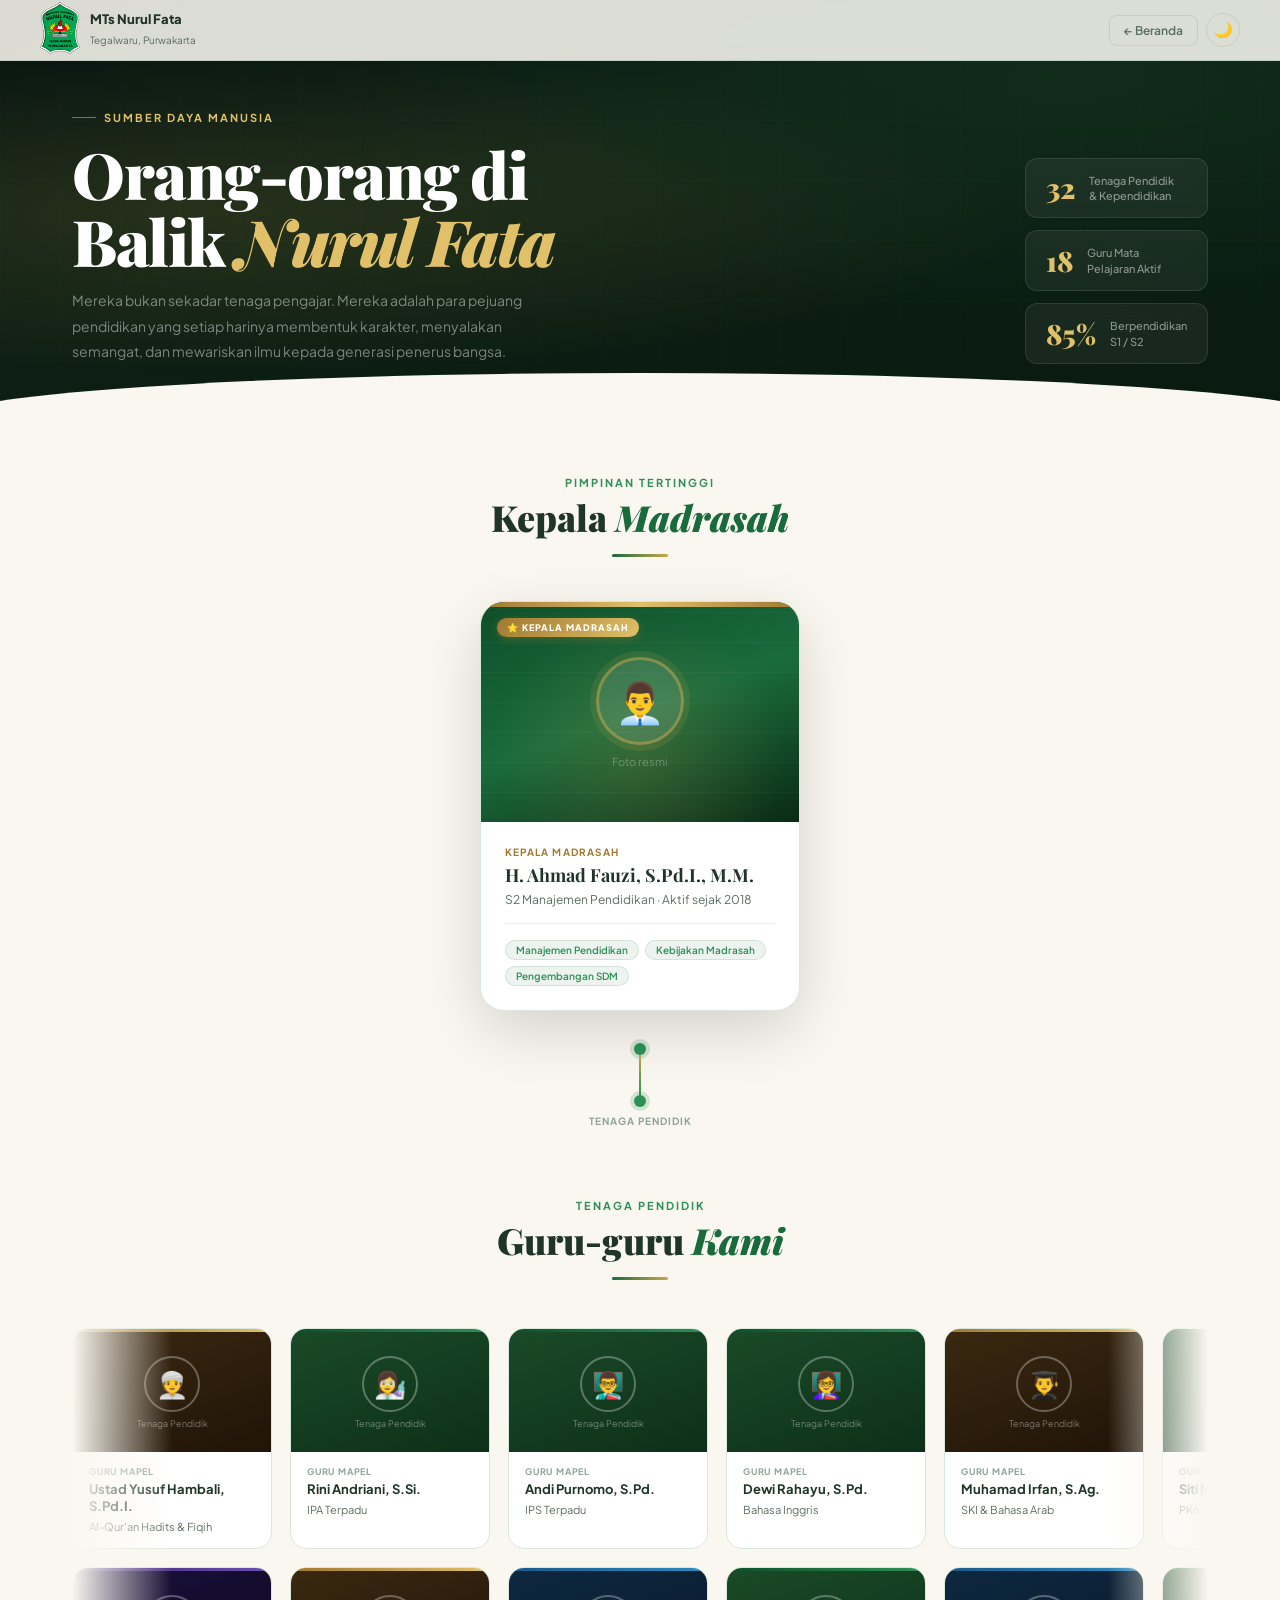
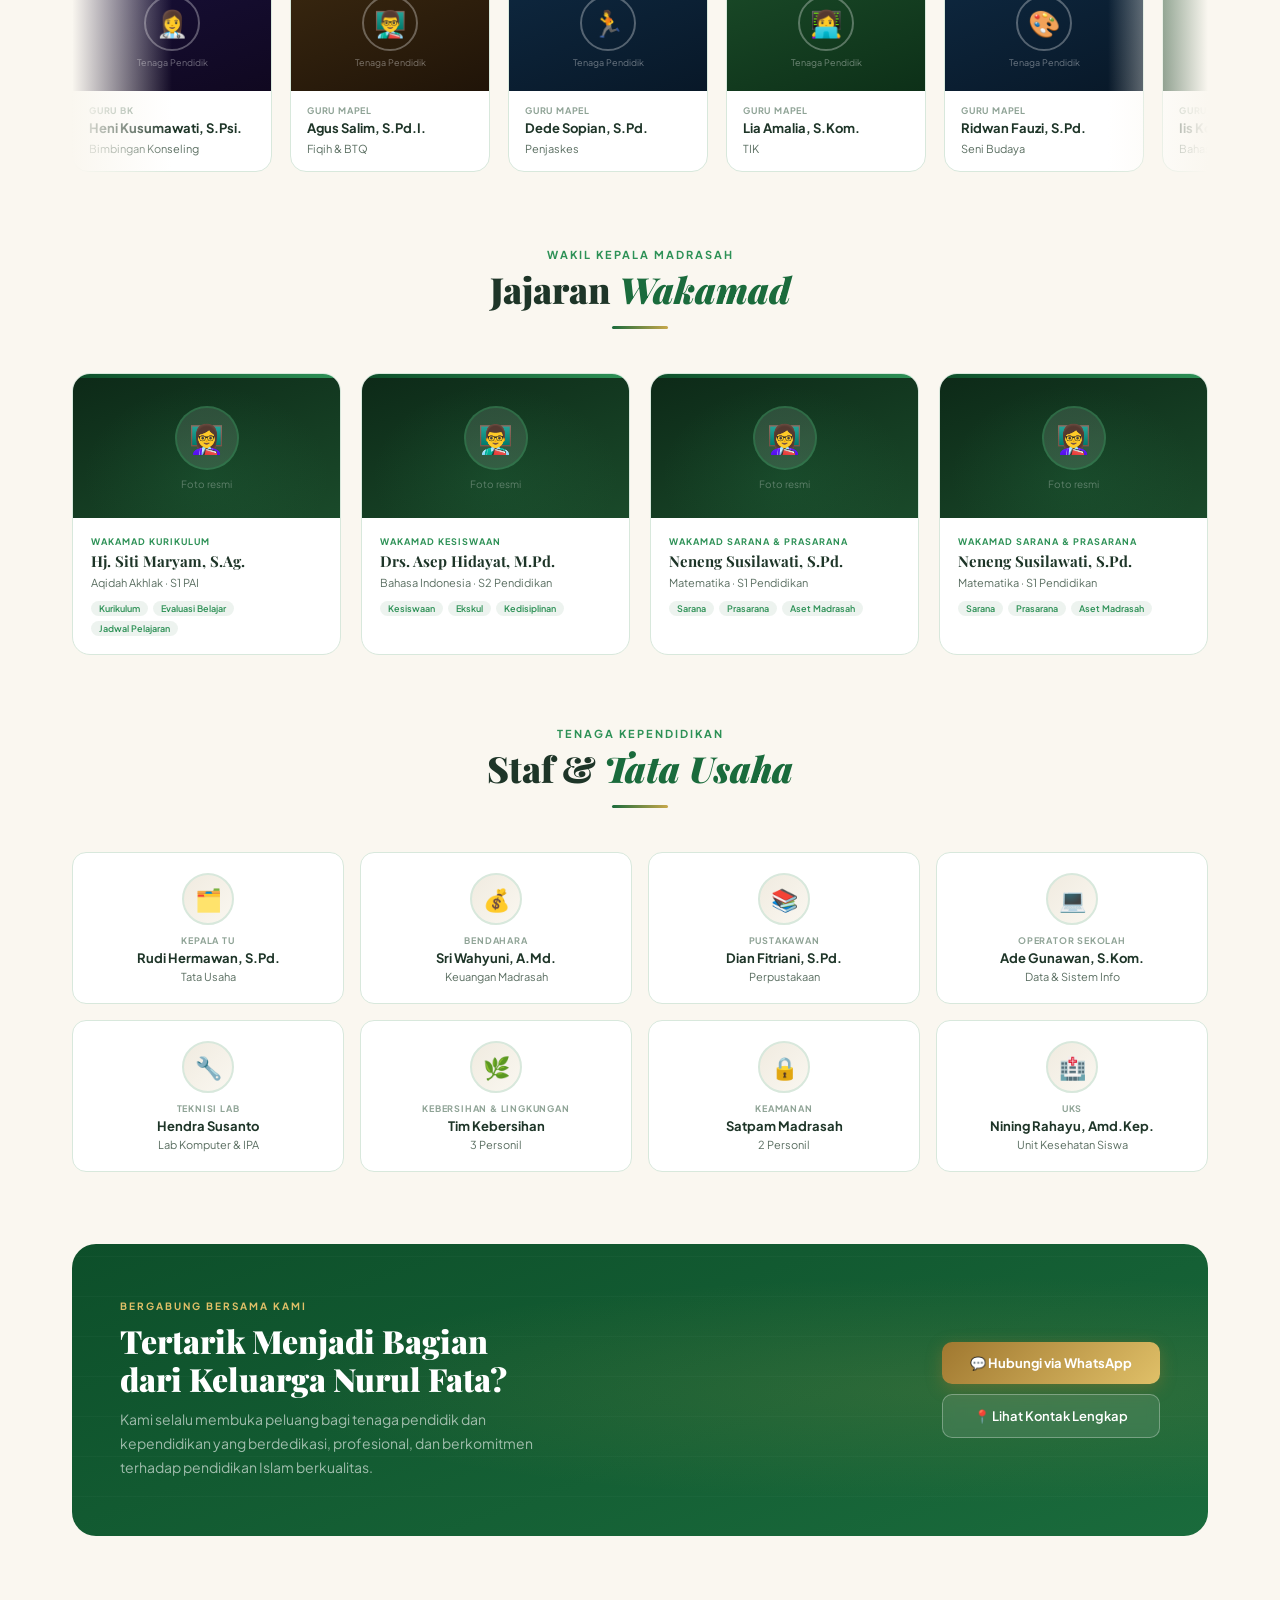
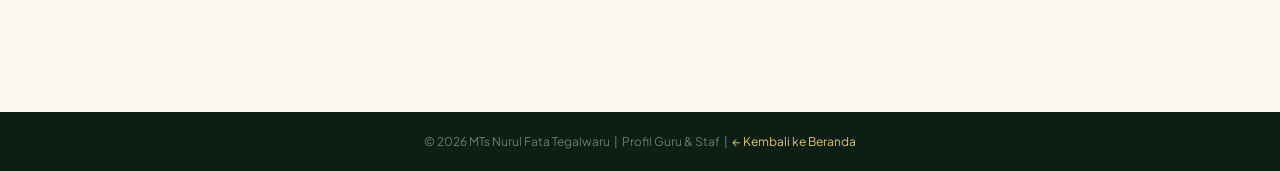
==== commit f13a880b: "Update guru-nurul-fata.html" ====
--- a/guru-nurul-fata.html
+++ b/guru-nurul-fata.html
@@ -292,7 +292,7 @@
 
 /* ── WAKAMAD SECTION ── */
 .wakamad-section{margin-bottom:72px;}
-.wakamad-grid{display:grid;grid-template-columns:repeat(3,1fr);gap:20px;}
+.wakamad-grid{display:grid;grid-template-columns:repeat(4,1fr);gap:20px;}
 .wakamad-card{
   background:var(--putih);border:1px solid var(--border-solid);
   border-radius:18px;overflow:hidden;transition:var(--transition);cursor:pointer;
@@ -532,6 +532,15 @@
           <div class="wc-nama">Drs. Asep Hidayat, M.Pd.</div>
           <div class="wc-mapel">Bahasa Indonesia · S2 Pendidikan</div>
           <div class="wc-tags"><span class="wc-tag">Kesiswaan</span><span class="wc-tag">Ekskul</span><span class="wc-tag">Kedisiplinan</span></div>
+        </div>
+      </div>
+      <div class="wakamad-card">
+        <div class="wc-photo"><div class="wc-avatar">👩‍🏫</div><div class="wc-placeholder">Foto resmi</div></div>
+        <div class="wc-body">
+          <div class="wc-jabatan">Wakamad Sarana & Prasarana</div>
+          <div class="wc-nama">Neneng Susilawati, S.Pd.</div>
+          <div class="wc-mapel">Matematika · S1 Pendidikan</div>
+          <div class="wc-tags"><span class="wc-tag">Sarana</span><span class="wc-tag">Prasarana</span><span class="wc-tag">Aset Madrasah</span></div>
         </div>
       </div>
       <div class="wakamad-card">
